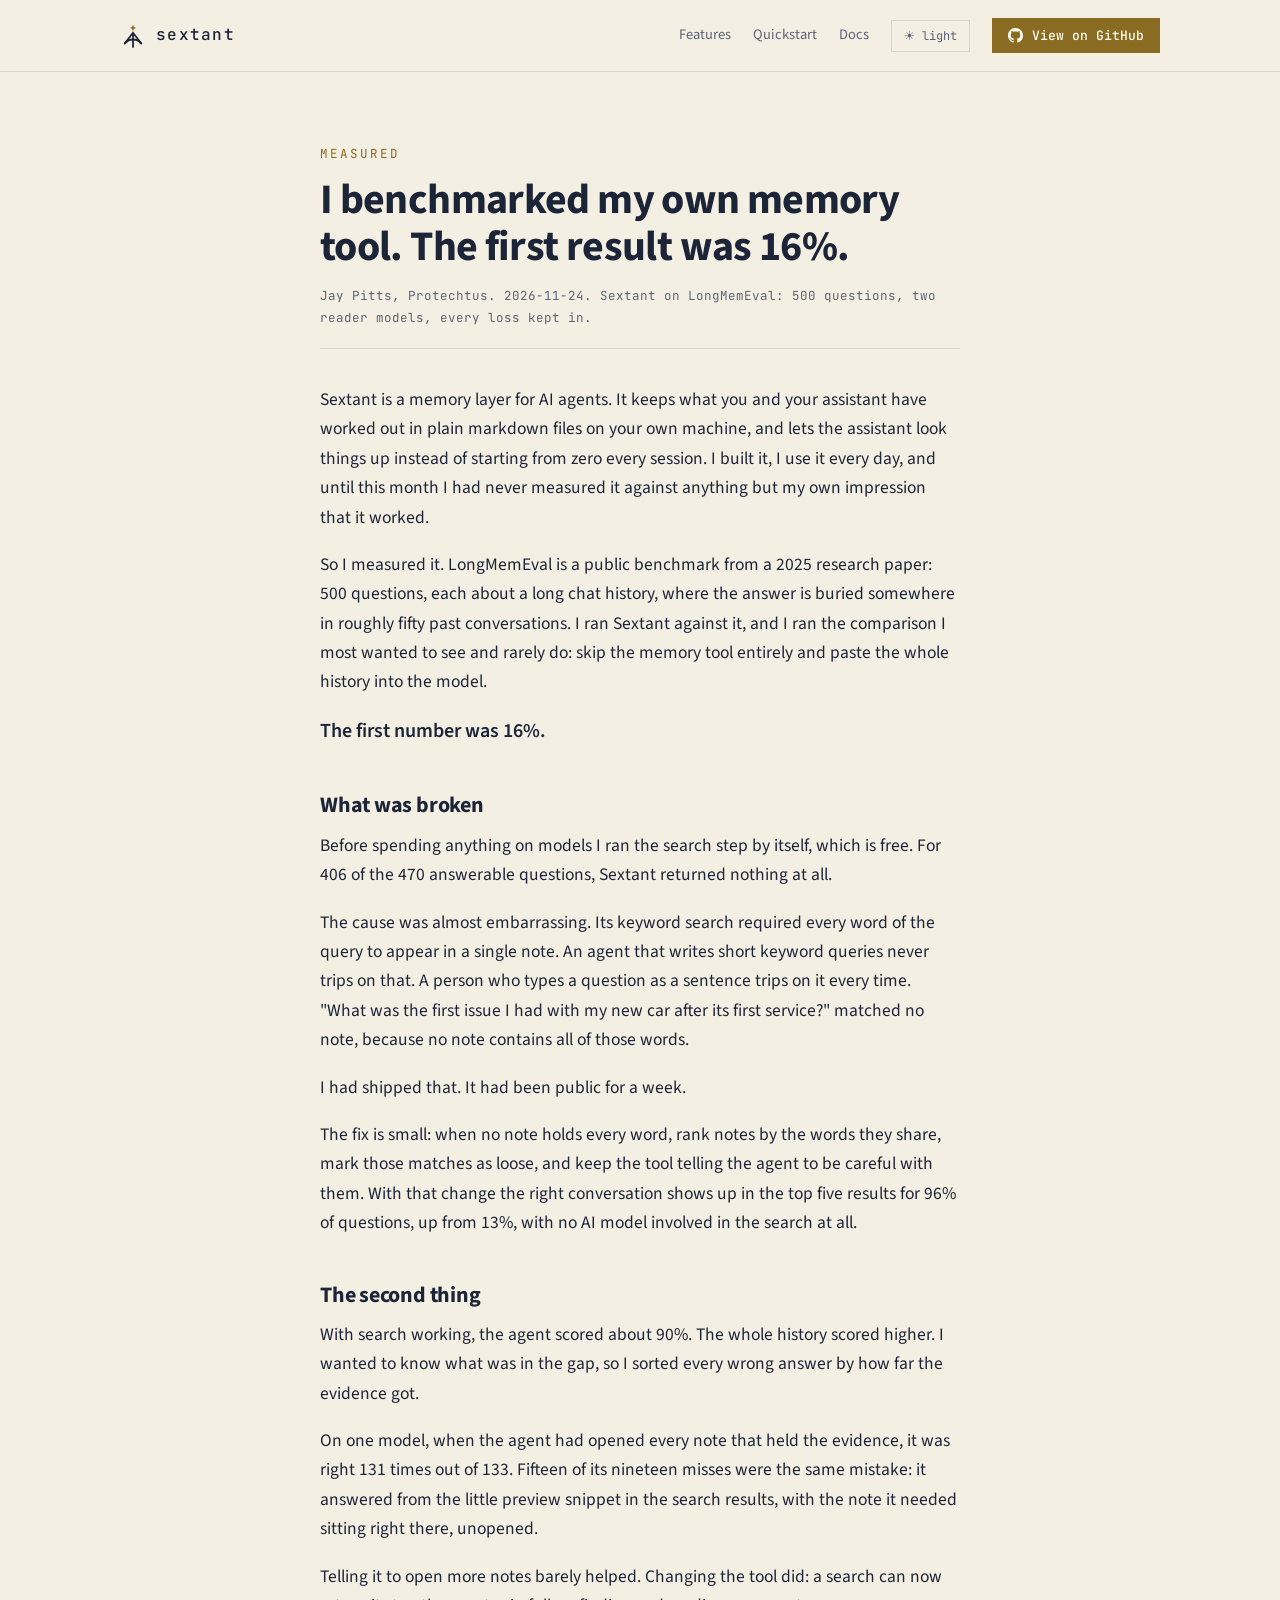
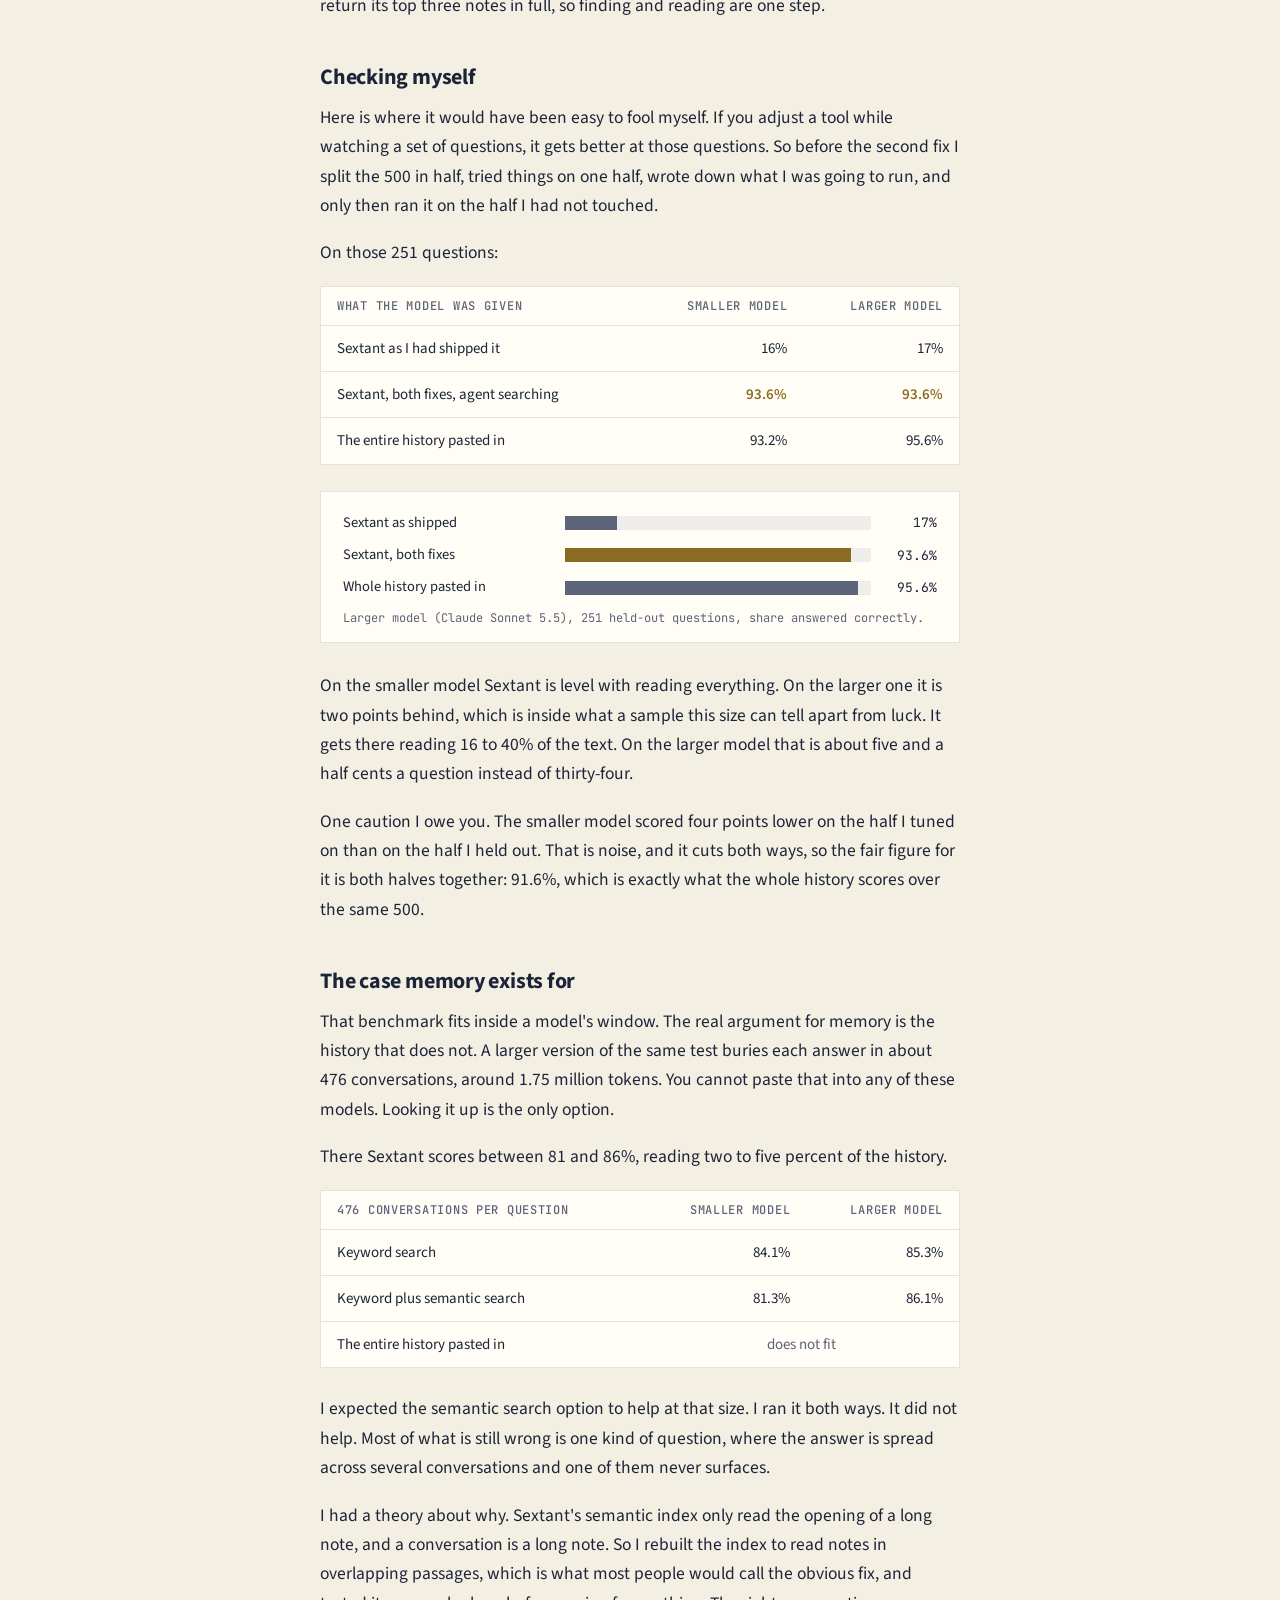
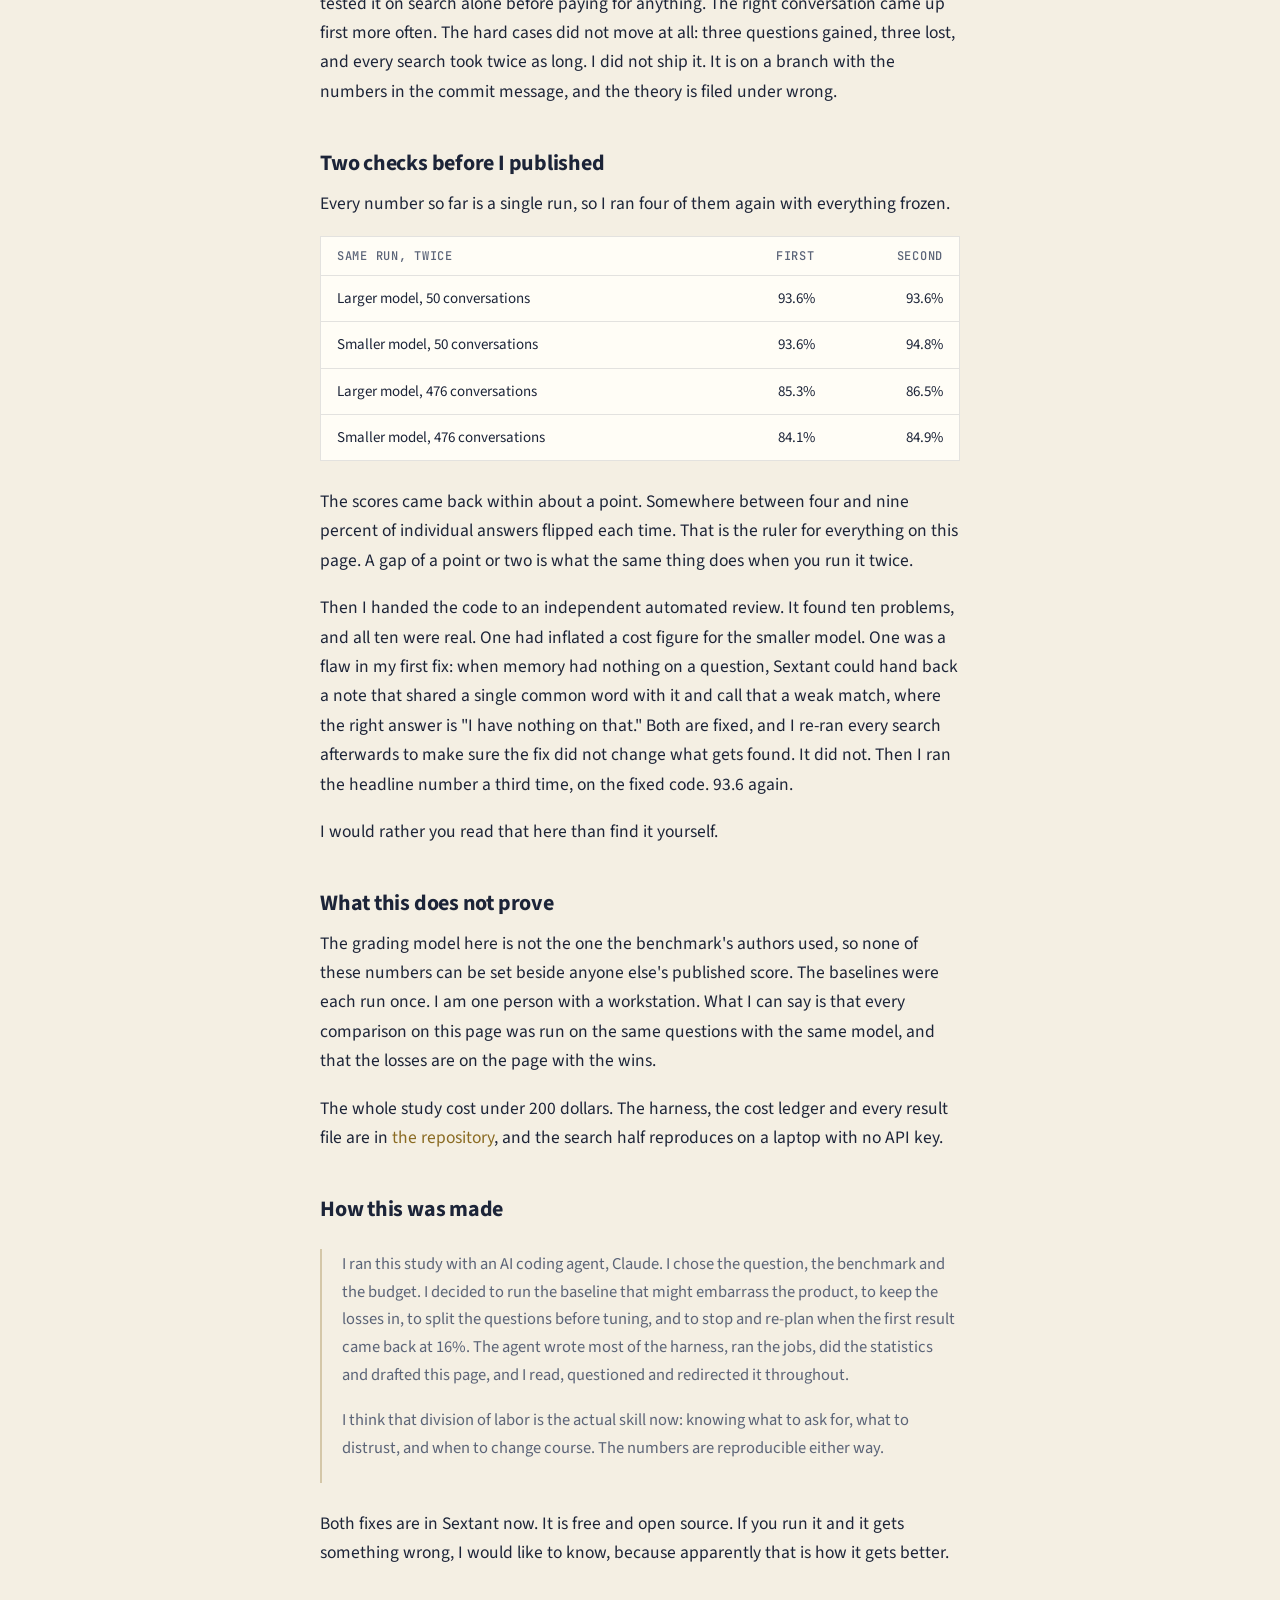
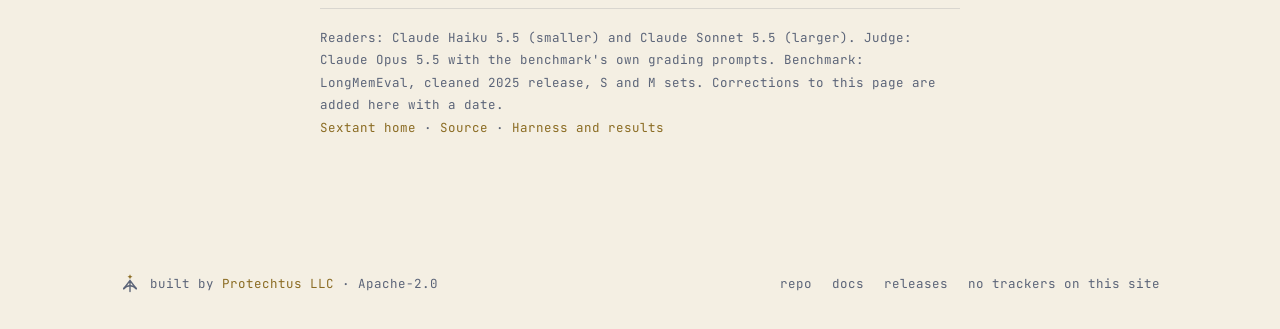
==== longmemeval/index.html @ a163072e "LongMemEval article page (held on this branch until Jay has reviewed; not pushed) Co-Authored-By: Cl" ====
<!doctype html>
<html lang="en">
<head>
<meta charset="utf-8">
<meta name="viewport" content="width=device-width,initial-scale=1">
<title>I benchmarked my own memory tool. The first result was 16%. | Sextant</title>
<meta name="description" content="Sextant measured on LongMemEval against pasting in the whole history: two defects found, two fixes, held-out results, and where it still loses.">
<meta name="theme-color" content="#0A0F1C">
<script>(function(){var t;try{t=localStorage.getItem('sextant-theme')}catch(e){}if(!t)t=matchMedia('(prefers-color-scheme: light)').matches?'light':'dark';document.documentElement.dataset.theme=t})()</script>
<link rel="preload" href="../assets/fonts/source-sans-3-400.woff2" as="font" type="font/woff2" crossorigin>
<link rel="preload" href="../assets/fonts/source-sans-3-700.woff2" as="font" type="font/woff2" crossorigin>
<link rel="stylesheet" href="../assets/site.css">
<link rel="icon" href="../favicon.ico" sizes="any">
<link rel="icon" href="../brand/favicon/favicon.svg" type="image/svg+xml">
<link rel="apple-touch-icon" href="../brand/favicon/apple-touch-icon.png">
<link rel="manifest" href="../site.webmanifest">
<link rel="canonical" href="https://usesextant.com/longmemeval/">
<meta property="og:type" content="article">
<meta property="og:site_name" content="Sextant">
<meta property="og:title" content="I benchmarked my own memory tool. The first result was 16%.">
<meta property="og:description" content="Sextant measured on LongMemEval against pasting in the whole history: two defects found, two fixes, held-out results, and where it still loses.">
<meta property="og:url" content="https://usesextant.com/longmemeval/">
<meta property="og:image" content="https://usesextant.com/brand/social/og-image-1200x630.png">
<meta name="twitter:card" content="summary_large_image">
<script type="application/ld+json">{"@context":"https://schema.org","@type":"TechArticle","headline":"I benchmarked my own memory tool. The first result was 16%.","datePublished":"2026-11-24","author":{"@type":"Person","@id":"https://pittsjay.com/#person","name":"Jay Pitts","url":"https://pittsjay.com/"},"publisher":{"@type":"Organization","@id":"https://protechtus.com/#org","name":"Protechtus LLC"},"mainEntityOfPage":"https://usesextant.com/longmemeval/","about":"LongMemEval benchmark results for Sextant"}</script>
<style>
.article{max-width:720px;margin:0 auto;padding:clamp(40px,7vw,72px) var(--pad) 80px}
.article h1{font-size:clamp(30px,4.2vw,42px);margin:14px 0 14px}
.article .byline{font:12.5px/1.7 var(--mono);color:var(--muted);margin:0 0 36px;padding-bottom:20px;border-bottom:1px solid var(--hair)}
.article h2{font-size:22px;margin:44px 0 12px}
.article p{margin:0 0 18px;font-size:17.5px;line-height:1.68;text-wrap:pretty}
.article p.one{font-size:20px;font-weight:600}
.article .tw{overflow-x:auto;margin:8px 0 26px;border:1px solid var(--hair);background:var(--panel)}
.article table{border-collapse:collapse;width:100%;font-size:15px;min-width:460px}
.article th,.article td{padding:11px 16px;text-align:right;border-bottom:1px solid var(--hair);font-variant-numeric:tabular-nums}
.article th:first-child,.article td:first-child{text-align:left}
.article th{font:500 12px var(--mono);letter-spacing:.06em;color:var(--muted);text-transform:uppercase}
.article tr:last-child td{border-bottom:0}
.article td.hi{color:var(--brass);font-weight:600}
.bars{margin:8px 0 28px;border:1px solid var(--hair);background:var(--panel);padding:20px 22px 14px}
.bars .row{display:grid;grid-template-columns:minmax(120px,210px) 1fr 54px;gap:12px;align-items:center;margin-bottom:10px;font-size:14.5px}
.bars .track{height:14px;background:var(--grid)}
.bars .fill{height:100%;background:var(--muted)}
.bars .fill.s{background:var(--brass)}
.bars .v{font:13px var(--mono);text-align:right}
.bars .cap{font:12px/1.6 var(--mono);color:var(--muted);margin:10px 0 0}
.article .made{border-left:2px solid var(--line);padding:2px 0 2px 20px;margin:26px 0}
.article .made p{font-size:16.5px;color:var(--muted)}
.article .foot{font:12.5px/1.8 var(--mono);color:var(--muted);border-top:1px solid var(--hair);padding-top:18px;margin-top:40px}
@media (max-width:520px){.bars .row{grid-template-columns:1fr 54px}.bars .row span:first-child{grid-column:1/-1}}
</style>
</head>
<body>
<a class="skip" href="#main">Skip to content</a>
<nav class="top" aria-label="Primary"><div class="wrap">
<a class="brand" href="../" aria-label="Sextant home"><svg width="26" height="26" viewBox="0 0 32 32" aria-hidden="true"><path d="M16 2 L17.2 4.8 L20 6 L17.2 7.2 L16 10 L14.8 7.2 L12 6 L14.8 4.8 Z" fill="var(--brass)"/><path d="M16 12 L6 25 M16 12 L26 25 M16 12 L16 29.5" stroke="currentColor" stroke-width="2.2" fill="none" stroke-linecap="round" stroke-linejoin="round"/><path d="M6 25 A13 13 0 0 1 26 25" stroke="currentColor" stroke-width="2.6" fill="none" stroke-linecap="round"/></svg><span>sextant</span></a>
<div class="nav-links"><a href="../#features">Features</a><a href="../#quickstart">Quickstart</a><a href="https://github.com/protechtus/sextant/tree/main/docs">Docs</a><button class="ghost" id="theme" type="button">☾ dark</button><a class="btn sm" href="https://github.com/protechtus/sextant"><svg width="15" height="15" viewBox="0 0 16 16" fill="currentColor" aria-hidden="true"><path d="M8 0C3.58 0 0 3.58 0 8c0 3.54 2.29 6.53 5.47 7.59.4.07.55-.17.55-.38 0-.19-.01-.82-.01-1.49-2.01.37-2.53-.49-2.69-.94-.09-.23-.48-.94-.82-1.13-.28-.15-.68-.52-.01-.53.63-.01 1.08.58 1.23.82.72 1.21 1.87.87 2.33.66.07-.52.28-.87.51-1.07-1.78-.2-3.640-.89-3.64-3.95 0-.87.31-1.59.82-2.15-.08-.2-.36-1.02.08-2.12 0 0 .67-.21 2.2.82.64-.18 1.32-.27 2-.27s1.36.09 2 .27c1.53-1.04 2.2-.82 2.2-.82.44 1.1.16 1.92.08 2.12.51.56.82 1.27.82 2.15 0 3.070-1.87 3.75-3.65 3.95.29.25.54.73.54 1.48 0 1.07-.01 1.93-.01 2.2 0 .21.15.46.55.38A8.01 8.01 0 0 0 16 8c0-4.42-3.58-8-8-8z"/></svg> View on GitHub</a></div>
</div></nav>
<main id="main">

<article class="article">
<div class="kicker">Measured</div>
<h1>I benchmarked my own memory tool. The first result was 16%.</h1>
<p class="byline">Jay Pitts, Protechtus. 2026-11-24. Sextant on LongMemEval: 500 questions, two reader models, every loss kept in.</p>

<p>Sextant is a memory layer for AI agents. It keeps what you and your assistant have worked out in plain markdown files on your own machine, and lets the assistant look things up instead of starting from zero every session. I built it, I use it every day, and until this month I had never measured it against anything but my own impression that it worked.</p>
<p>So I measured it. LongMemEval is a public benchmark from a 2025 research paper: 500 questions, each about a long chat history, where the answer is buried somewhere in roughly fifty past conversations. I ran Sextant against it, and I ran the comparison I most wanted to see and rarely do: skip the memory tool entirely and paste the whole history into the model.</p>
<p class="one">The first number was 16%.</p>

<h2>What was broken</h2>
<p>Before spending anything on models I ran the search step by itself, which is free. For 406 of the 470 answerable questions, Sextant returned nothing at all.</p>
<p>The cause was almost embarrassing. Its keyword search required every word of the query to appear in a single note. An agent that writes short keyword queries never trips on that. A person who types a question as a sentence trips on it every time. "What was the first issue I had with my new car after its first service?" matched no note, because no note contains all of those words.</p>
<p>I had shipped that. It had been public for a week.</p>
<p>The fix is small: when no note holds every word, rank notes by the words they share, mark those matches as loose, and keep the tool telling the agent to be careful with them. With that change the right conversation shows up in the top five results for 96% of questions, up from 13%, with no AI model involved in the search at all.</p>

<h2>The second thing</h2>
<p>With search working, the agent scored about 90%. The whole history scored higher. I wanted to know what was in the gap, so I sorted every wrong answer by how far the evidence got.</p>
<p>On one model, when the agent had opened every note that held the evidence, it was right 131 times out of 133. Fifteen of its nineteen misses were the same mistake: it answered from the little preview snippet in the search results, with the note it needed sitting right there, unopened.</p>
<p>Telling it to open more notes barely helped. Changing the tool did: a search can now return its top three notes in full, so finding and reading are one step.</p>

<h2>Checking myself</h2>
<p>Here is where it would have been easy to fool myself. If you adjust a tool while watching a set of questions, it gets better at those questions. So before the second fix I split the 500 in half, tried things on one half, wrote down what I was going to run, and only then ran it on the half I had not touched.</p>
<p>On those 251 questions:</p>
<div class="tw"><table>
<thead><tr><th>What the model was given</th><th>Smaller model</th><th>Larger model</th></tr></thead>
<tbody>
<tr><td>Sextant as I had shipped it</td><td>16%</td><td>17%</td></tr>
<tr><td>Sextant, both fixes, agent searching</td><td class="hi">93.6%</td><td class="hi">93.6%</td></tr>
<tr><td>The entire history pasted in</td><td>93.2%</td><td>95.6%</td></tr>
</tbody></table></div>
<div class="bars" role="img" aria-label="Larger model, 251 held-out questions: Sextant as shipped 17 percent, Sextant with both fixes 93.6 percent, whole history 95.6 percent">
<div class="row"><span>Sextant as shipped</span><div class="track"><div class="fill" style="width:17%"></div></div><span class="v">17%</span></div>
<div class="row"><span>Sextant, both fixes</span><div class="track"><div class="fill s" style="width:93.6%"></div></div><span class="v">93.6%</span></div>
<div class="row"><span>Whole history pasted in</span><div class="track"><div class="fill" style="width:95.6%"></div></div><span class="v">95.6%</span></div>
<p class="cap">Larger model (Claude Sonnet 5.5), 251 held-out questions, share answered correctly.</p>
</div>
<p>On the smaller model Sextant is level with reading everything. On the larger one it is two points behind, which is inside what a sample this size can tell apart from luck. It gets there reading 16 to 40% of the text. On the larger model that is about five and a half cents a question instead of thirty-four.</p>
<p>One caution I owe you. The smaller model scored four points lower on the half I tuned on than on the half I held out. That is noise, and it cuts both ways, so the fair figure for it is both halves together: 91.6%, which is exactly what the whole history scores over the same 500.</p>

<h2>The case memory exists for</h2>
<p>That benchmark fits inside a model's window. The real argument for memory is the history that does not. A larger version of the same test buries each answer in about 476 conversations, around 1.75 million tokens. You cannot paste that into any of these models. Looking it up is the only option.</p>
<p>There Sextant scores between 81 and 86%, reading two to five percent of the history.</p>
<div class="tw"><table>
<thead><tr><th>476 conversations per question</th><th>Smaller model</th><th>Larger model</th></tr></thead>
<tbody>
<tr><td>Keyword search</td><td>84.1%</td><td>85.3%</td></tr>
<tr><td>Keyword plus semantic search</td><td>81.3%</td><td>86.1%</td></tr>
<tr><td>The entire history pasted in</td><td colspan="2" style="text-align:center;color:var(--muted)">does not fit</td></tr>
</tbody></table></div>
<p>I expected the semantic search option to help at that size. I ran it both ways. It did not help. Most of what is still wrong is one kind of question, where the answer is spread across several conversations and one of them never surfaces.</p>
<p>I had a theory about why. Sextant's semantic index only read the opening of a long note, and a conversation is a long note. So I rebuilt the index to read notes in overlapping passages, which is what most people would call the obvious fix, and tested it on search alone before paying for anything. The right conversation came up first more often. The hard cases did not move at all: three questions gained, three lost, and every search took twice as long. I did not ship it. It is on a branch with the numbers in the commit message, and the theory is filed under wrong.</p>

<h2>Two checks before I published</h2>
<p>Every number so far is a single run, so I ran four of them again with everything frozen.</p>
<div class="tw"><table>
<thead><tr><th>Same run, twice</th><th>First</th><th>Second</th></tr></thead>
<tbody>
<tr><td>Larger model, 50 conversations</td><td>93.6%</td><td>93.6%</td></tr>
<tr><td>Smaller model, 50 conversations</td><td>93.6%</td><td>94.8%</td></tr>
<tr><td>Larger model, 476 conversations</td><td>85.3%</td><td>86.5%</td></tr>
<tr><td>Smaller model, 476 conversations</td><td>84.1%</td><td>84.9%</td></tr>
</tbody></table></div>
<p>The scores came back within about a point. Somewhere between four and nine percent of individual answers flipped each time. That is the ruler for everything on this page. A gap of a point or two is what the same thing does when you run it twice.</p>
<p>Then I handed the code to an independent automated review. It found ten problems, and all ten were real. One had inflated a cost figure for the smaller model. One was a flaw in my first fix: when memory had nothing on a question, Sextant could hand back a note that shared a single common word with it and call that a weak match, where the right answer is "I have nothing on that." Both are fixed, and I re-ran every search afterwards to make sure the fix did not change what gets found. It did not. Then I ran the headline number a third time, on the fixed code. 93.6 again.</p>
<p>I would rather you read that here than find it yourself.</p>

<h2>What this does not prove</h2>
<p>The grading model here is not the one the benchmark's authors used, so none of these numbers can be set beside anyone else's published score. The baselines were each run once. I am one person with a workstation. What I can say is that every comparison on this page was run on the same questions with the same model, and that the losses are on the page with the wins.</p>
<p>The whole study cost under 200 dollars. The harness, the cost ledger and every result file are in <a href="https://github.com/protechtus/sextant/tree/main/benchmarks/longmemeval">the repository</a>, and the search half reproduces on a laptop with no API key.</p>

<h2>How this was made</h2>
<div class="made">
<p>I ran this study with an AI coding agent, Claude. I chose the question, the benchmark and the budget. I decided to run the baseline that might embarrass the product, to keep the losses in, to split the questions before tuning, and to stop and re-plan when the first result came back at 16%. The agent wrote most of the harness, ran the jobs, did the statistics and drafted this page, and I read, questioned and redirected it throughout.</p>
<p>I think that division of labor is the actual skill now: knowing what to ask for, what to distrust, and when to change course. The numbers are reproducible either way.</p>
</div>

<p>Both fixes are in Sextant now. It is free and open source. If you run it and it gets something wrong, I would like to know, because apparently that is how it gets better.</p>

<p class="foot">Readers: Claude Haiku 5.5 (smaller) and Claude Sonnet 5.5 (larger). Judge: Claude Opus 5.5 with the benchmark's own grading prompts. Benchmark: LongMemEval, cleaned 2025 release, S and M sets. Corrections to this page are added here with a date.<br><a href="../">Sextant home</a> · <a href="https://github.com/protechtus/sextant">Source</a> · <a href="https://github.com/protechtus/sextant/tree/main/benchmarks/longmemeval">Harness and results</a></p>
</article>

</main>
<footer><div class="wrap"><div class="l"><svg width="20" height="20" viewBox="0 0 32 32" aria-hidden="true" style="color:var(--muted)"><path d="M16 2 L17.2 4.8 L20 6 L17.2 7.2 L16 10 L14.8 7.2 L12 6 L14.8 4.8 Z" fill="var(--brass)"/><path d="M16 12 L6 25 M16 12 L26 25 M16 12 L16 29.5" stroke="currentColor" stroke-width="2.2" fill="none" stroke-linecap="round" stroke-linejoin="round"/><path d="M6 25 A13 13 0 0 1 26 25" stroke="currentColor" stroke-width="2.6" fill="none" stroke-linecap="round"/></svg><span>built by <a href="https://protechtus.com">Protechtus LLC</a> · Apache-2.0</span></div><div class="r"><a href="https://github.com/protechtus/sextant">repo</a><a href="https://github.com/protechtus/sextant/tree/main/docs">docs</a><a href="https://github.com/protechtus/sextant/releases">releases</a><span>no trackers on this site</span></div></div></footer>
<script src="../assets/site.js"></script>
</body>
</html>
---- assets/site.css ----
@font-face{font-family:'JetBrains Mono';font-style:normal;font-weight:400;font-display:swap;src:url(fonts/jetbrains-mono-400.woff2) format('woff2');unicode-range:U+0000-00FF, U+0131, U+0152-0153, U+02BB-02BC, U+02C6, U+02DA, U+02DC, U+0304, U+0308, U+0329, U+2000-206F, U+20AC, U+2122, U+2191, U+2193, U+2212, U+2215, U+FEFF, U+FFFD;}
@font-face{font-family:'JetBrains Mono';font-style:normal;font-weight:500;font-display:swap;src:url(fonts/jetbrains-mono-500.woff2) format('woff2');unicode-range:U+0000-00FF, U+0131, U+0152-0153, U+02BB-02BC, U+02C6, U+02DA, U+02DC, U+0304, U+0308, U+0329, U+2000-206F, U+20AC, U+2122, U+2191, U+2193, U+2212, U+2215, U+FEFF, U+FFFD;}
@font-face{font-family:'JetBrains Mono';font-style:normal;font-weight:700;font-display:swap;src:url(fonts/jetbrains-mono-700.woff2) format('woff2');unicode-range:U+0000-00FF, U+0131, U+0152-0153, U+02BB-02BC, U+02C6, U+02DA, U+02DC, U+0304, U+0308, U+0329, U+2000-206F, U+20AC, U+2122, U+2191, U+2193, U+2212, U+2215, U+FEFF, U+FFFD;}
@font-face{font-family:'Source Sans 3';font-style:normal;font-weight:400;font-display:swap;src:url(fonts/source-sans-3-400.woff2) format('woff2');unicode-range:U+0000-00FF, U+0131, U+0152-0153, U+02BB-02BC, U+02C6, U+02DA, U+02DC, U+0304, U+0308, U+0329, U+2000-206F, U+20AC, U+2122, U+2191, U+2193, U+2212, U+2215, U+FEFF, U+FFFD;}
@font-face{font-family:'Source Sans 3';font-style:normal;font-weight:600;font-display:swap;src:url(fonts/source-sans-3-600.woff2) format('woff2');unicode-range:U+0000-00FF, U+0131, U+0152-0153, U+02BB-02BC, U+02C6, U+02DA, U+02DC, U+0304, U+0308, U+0329, U+2000-206F, U+20AC, U+2122, U+2191, U+2193, U+2212, U+2215, U+FEFF, U+FFFD;}
@font-face{font-family:'Source Sans 3';font-style:normal;font-weight:700;font-display:swap;src:url(fonts/source-sans-3-700.woff2) format('woff2');unicode-range:U+0000-00FF, U+0131, U+0152-0153, U+02BB-02BC, U+02C6, U+02DA, U+02DC, U+0304, U+0308, U+0329, U+2000-206F, U+20AC, U+2122, U+2191, U+2193, U+2212, U+2215, U+FEFF, U+FFFD;}
:root{--bg:#0A0F1C;--panel:#0D1424;--text:#E8E2D2;--muted:#98A2B8;--brass:#C9A24B;--brass-hi:#E0B45C;--line:rgba(201,162,75,.22);--hair:rgba(232,226,210,.1);--on-brass:#0A0F1C;--green:#7FB685;--red:#C97B6B;--grid:rgba(232,226,210,.05);--mono:'JetBrains Mono',ui-monospace,SFMono-Regular,Menlo,Consolas,monospace;--sans:'Source Sans 3',system-ui,-apple-system,'Segoe UI',sans-serif;--pad:clamp(20px,4vw,40px);color-scheme:dark}
:root[data-theme=light]{--bg:#F4EFE3;--panel:#FFFDF6;--text:#1C2438;--muted:#5B6478;--brass:#8A6B22;--brass-hi:#6E5518;--line:rgba(138,107,34,.3);--hair:rgba(28,36,56,.12);--on-brass:#FFFDF6;--green:#3E7A48;--red:#A4503F;--grid:rgba(28,36,56,.07);color-scheme:light}
*,*::before,*::after{box-sizing:border-box}
html{scroll-behavior:smooth;-webkit-text-size-adjust:100%}
body{margin:0;background:var(--bg);color:var(--text);font:400 16px/1.55 var(--sans);-webkit-font-smoothing:antialiased}
a{color:var(--brass);text-decoration:none}a:hover{color:var(--brass-hi);text-decoration:underline}
:focus-visible{outline:2px solid var(--brass);outline-offset:2px}
::selection{background:rgba(201,162,75,.35)}
.skip{position:absolute;left:-999px;top:8px;background:var(--brass);color:var(--on-brass);padding:8px 14px;font-family:var(--mono);z-index:10}.skip:focus{left:8px}
.wrap{max-width:1120px;margin:0 auto;padding-inline:var(--pad)}
.mono{font-family:var(--mono)}
.kicker{font-family:var(--mono);font-size:12.5px;letter-spacing:.16em;color:var(--brass);text-transform:uppercase}
nav.top{border-bottom:1px solid var(--hair);position:relative;z-index:2}
nav.top .wrap{display:flex;align-items:center;justify-content:space-between;gap:16px 24px;padding-block:18px;flex-wrap:wrap}
.brand{display:flex;align-items:center;gap:10px;color:var(--text)}.brand:hover{text-decoration:none;color:var(--text)}
.brand span{font-family:var(--mono);font-size:16px;font-weight:500;letter-spacing:.08em}
.nav-links{display:flex;align-items:center;gap:22px;flex-wrap:wrap}
.nav-links>a:not(.btn){font-size:14.5px;color:var(--muted)}.nav-links>a:not(.btn):hover{color:var(--text)}
.btn{display:inline-flex;align-items:center;gap:9px;background:var(--brass);color:var(--on-brass);font:500 14.5px var(--mono);padding:13px 22px;border:0;cursor:pointer;transition:background .15s}
.btn:hover{background:var(--brass-hi);color:var(--on-brass);text-decoration:none}
.btn.sm{font-size:13px;padding:9px 16px}
.ghost{background:none;border:1px solid var(--hair);color:var(--muted);font:12px var(--mono);padding:7px 12px;cursor:pointer}.ghost:hover{border-color:var(--line);color:var(--text)}
.hero{position:relative;overflow:hidden}
.stars{position:absolute;inset:-60px 0 0;pointer-events:none;background-image:radial-gradient(1.2px 1.2px at 12% 30%,rgba(232,226,210,.5) 50%,transparent 51%),radial-gradient(1px 1px at 28% 68%,rgba(232,226,210,.35) 50%,transparent 51%),radial-gradient(1.4px 1.4px at 45% 22%,rgba(224,180,92,.5) 50%,transparent 51%),radial-gradient(1px 1px at 62% 55%,rgba(232,226,210,.3) 50%,transparent 51%),radial-gradient(1.2px 1.2px at 76% 18%,rgba(232,226,210,.45) 50%,transparent 51%),radial-gradient(1px 1px at 88% 72%,rgba(224,180,92,.4) 50%,transparent 51%),radial-gradient(1px 1px at 8% 85%,rgba(232,226,210,.3) 50%,transparent 51%),radial-gradient(1.3px 1.3px at 94% 40%,rgba(232,226,210,.4) 50%,transparent 51%);animation:drift 90s linear infinite alternate}
:root[data-theme=light] .stars{display:none}
@keyframes drift{to{transform:translateY(-60px)}}
@media (prefers-reduced-motion:reduce){.stars{animation:none}html{scroll-behavior:auto}}
.hero .wrap{position:relative;display:grid;grid-template-columns:repeat(auto-fit,minmax(min(100%,440px),1fr));gap:56px;align-items:center;padding-block:clamp(48px,8vw,88px) 72px}
.hero-copy{display:flex;flex-direction:column;gap:24px}
h1{margin:0;font-size:clamp(32px,4.4vw,44px);line-height:1.12;font-weight:700;letter-spacing:-.015em;text-wrap:pretty}
.lede{margin:0;font-size:18px;color:var(--muted);max-width:52ch;text-wrap:pretty}
.ctas{display:flex;align-items:center;gap:18px;flex-wrap:wrap}
.textlink{font:14.5px var(--mono);border-bottom:1px solid var(--line);padding-bottom:2px}.textlink:hover{text-decoration:none}
.proof{font:12.5px/1.9 var(--mono);color:var(--muted);border-top:1px solid var(--hair);padding-top:16px;margin:0;max-width:56ch}
.term{background:#0D1424;border:1px solid rgba(201,162,75,.25);box-shadow:0 24px 60px rgba(0,0,0,.45);color:#E8E2D2;min-width:0}
:root[data-theme=light] .term{box-shadow:0 18px 44px rgba(28,36,56,.18)}
.term-bar{display:flex;justify-content:space-between;gap:12px;padding:10px 16px;border-bottom:1px solid rgba(232,226,210,.08);font:11.5px var(--mono);letter-spacing:.06em;color:#98A2B8}.term-bar b{font-weight:400;color:#C9A24B}
.term pre{margin:0;padding:20px 22px;font:13px/1.75 var(--mono);white-space:pre-wrap;overflow-x:auto}
.t-mut{color:#98A2B8}.t-ok{color:#7FB685}.t-warn{color:#C9A24B}.t-err{color:#C97B6B}
.cursor{display:inline-block;width:8px;height:15px;background:#C9A24B;margin-left:6px;vertical-align:text-bottom;animation:blink 1.1s steps(1) infinite}
@keyframes blink{50%{opacity:0}}
section.band{border-top:1px solid var(--hair)}
section.band>.wrap{padding-block:72px}
.split{display:flex;flex-wrap:wrap;gap:20px 48px;align-items:flex-start}.split .kicker{padding-top:6px;flex:0 0 200px}
.statement{margin:0;font-size:clamp(20px,2.4vw,24px);line-height:1.5;max-width:44ch;text-wrap:pretty;flex:1 1 320px}
.statement em{font-style:normal;color:var(--brass);border-bottom:2px solid var(--line)}
.compare{margin:0;font-size:19px;line-height:1.65;max-width:60ch;text-wrap:pretty;flex:1 1 320px}
.compare span{border-bottom:2px solid var(--line)}
h2{margin:6px 0 0;font-size:clamp(25px,3vw,30px);line-height:1.2;font-weight:700;letter-spacing:-.01em}
.features{display:grid;grid-template-columns:repeat(auto-fit,minmax(min(100%,290px),1fr));gap:20px;margin-top:20px;padding:0;list-style:none}
.features li{overflow:hidden;border:1px solid var(--hair);background:var(--panel);padding:26px;display:flex;flex-direction:column;gap:12px;transition:border-color .15s}.features li:hover{border-color:var(--line)}
.features .n{font:12px var(--mono);color:var(--brass)}
.features h3{margin:0;font-size:18px;font-weight:600}
.features p{margin:0;font-size:14.5px;color:var(--muted)}
.qs{display:grid;grid-template-columns:repeat(auto-fit,minmax(min(100%,320px),1fr));gap:48px;align-items:start}
.qs-intro{display:flex;flex-direction:column;gap:14px}.qs-intro p{margin:0;color:var(--muted);font-size:15.5px}
.guides{font-size:14.5px;line-height:2;color:var(--muted)}
.tabs{display:flex}
.tab{font:13px var(--mono);padding:10px 22px;cursor:pointer;background:none;border:1px solid transparent;border-bottom:0;color:var(--muted)}
.tab[aria-selected=true]{background:#0D1424;border-color:rgba(201,162,75,.25);color:#E0B45C;margin-bottom:-1px;position:relative;z-index:1;border-bottom:1px solid #0D1424}
.panel{position:relative;background:#0D1424;border:1px solid rgba(201,162,75,.25);color:#E8E2D2}
.panel pre{margin:0;padding:22px 24px;padding-right:90px;font:13.5px/2 var(--mono);white-space:pre-wrap;word-break:break-word}
.copy{position:absolute;top:12px;right:12px;background:none;border:1px solid rgba(232,226,210,.15);color:#98A2B8;font:11.5px var(--mono);padding:5px 10px;cursor:pointer}.copy:hover{color:#E8E2D2;border-color:rgba(201,162,75,.4)}
.signup{background:var(--panel)}
.signup .wrap{display:grid;grid-template-columns:repeat(auto-fit,minmax(min(100%,340px),1fr));gap:24px 48px;align-items:center;padding-block:64px}
.signup h2{margin:0;font-size:24px}.signup p{margin:8px 0 0;color:var(--muted);font-size:15.5px}
.signup form{display:flex;flex-direction:column;gap:10px}
.row{display:flex;gap:10px;flex-wrap:wrap}
.row input{flex:1 1 220px;min-width:0;background:var(--bg);border:1px solid var(--hair);color:var(--text);font:14px var(--mono);padding:12px 14px}
.row input:focus{border-color:var(--line);outline:none}.row input:focus-visible{outline:2px solid var(--brass);outline-offset:2px}
.signup small{font-size:13px;color:var(--muted)}
footer .wrap{display:flex;align-items:center;justify-content:space-between;gap:16px 24px;flex-wrap:wrap;padding-block:36px;font:12.5px var(--mono);color:var(--muted)}
footer .l{display:flex;align-items:center;gap:10px}footer .r{display:flex;gap:20px;flex-wrap:wrap}footer .r a{color:var(--muted)}footer .r a:hover{color:var(--text)}
.sr{position:absolute;width:1px;height:1px;overflow:hidden;clip:rect(0 0 0 0);white-space:nowrap}
.plate{aspect-ratio:280/112;margin:-26px -26px 6px;border-bottom:1px solid var(--hair);background-image:linear-gradient(var(--grid) 1px,transparent 1px),linear-gradient(90deg,var(--grid) 1px,transparent 1px);background-size:20px 20px;background-position:-1px -1px}
.chart{margin:40px 0 0;border:1px solid var(--hair);background:var(--panel);padding:24px 24px 16px;display:flex;flex-direction:column;gap:12px}
.chart-scroll{overflow-x:auto}
.chart figcaption{font:12px/1.6 var(--mono);color:var(--muted)}
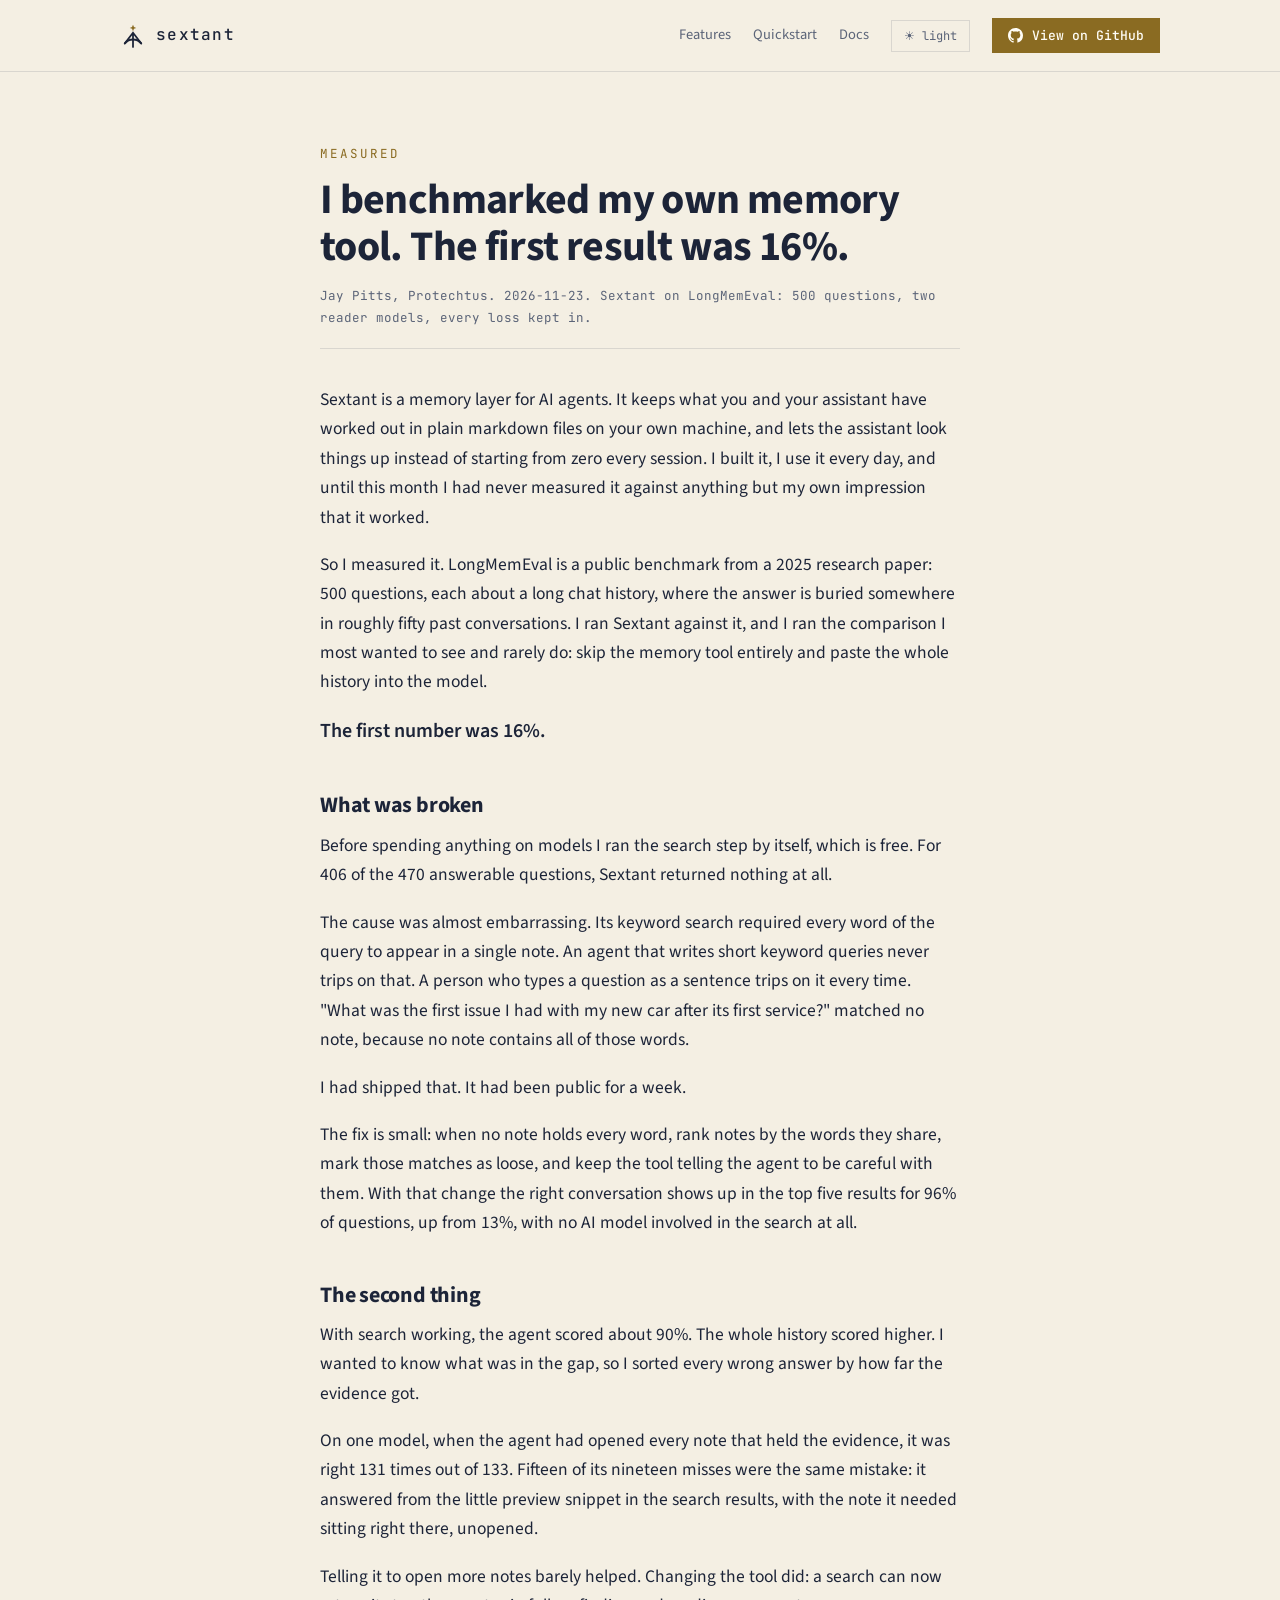
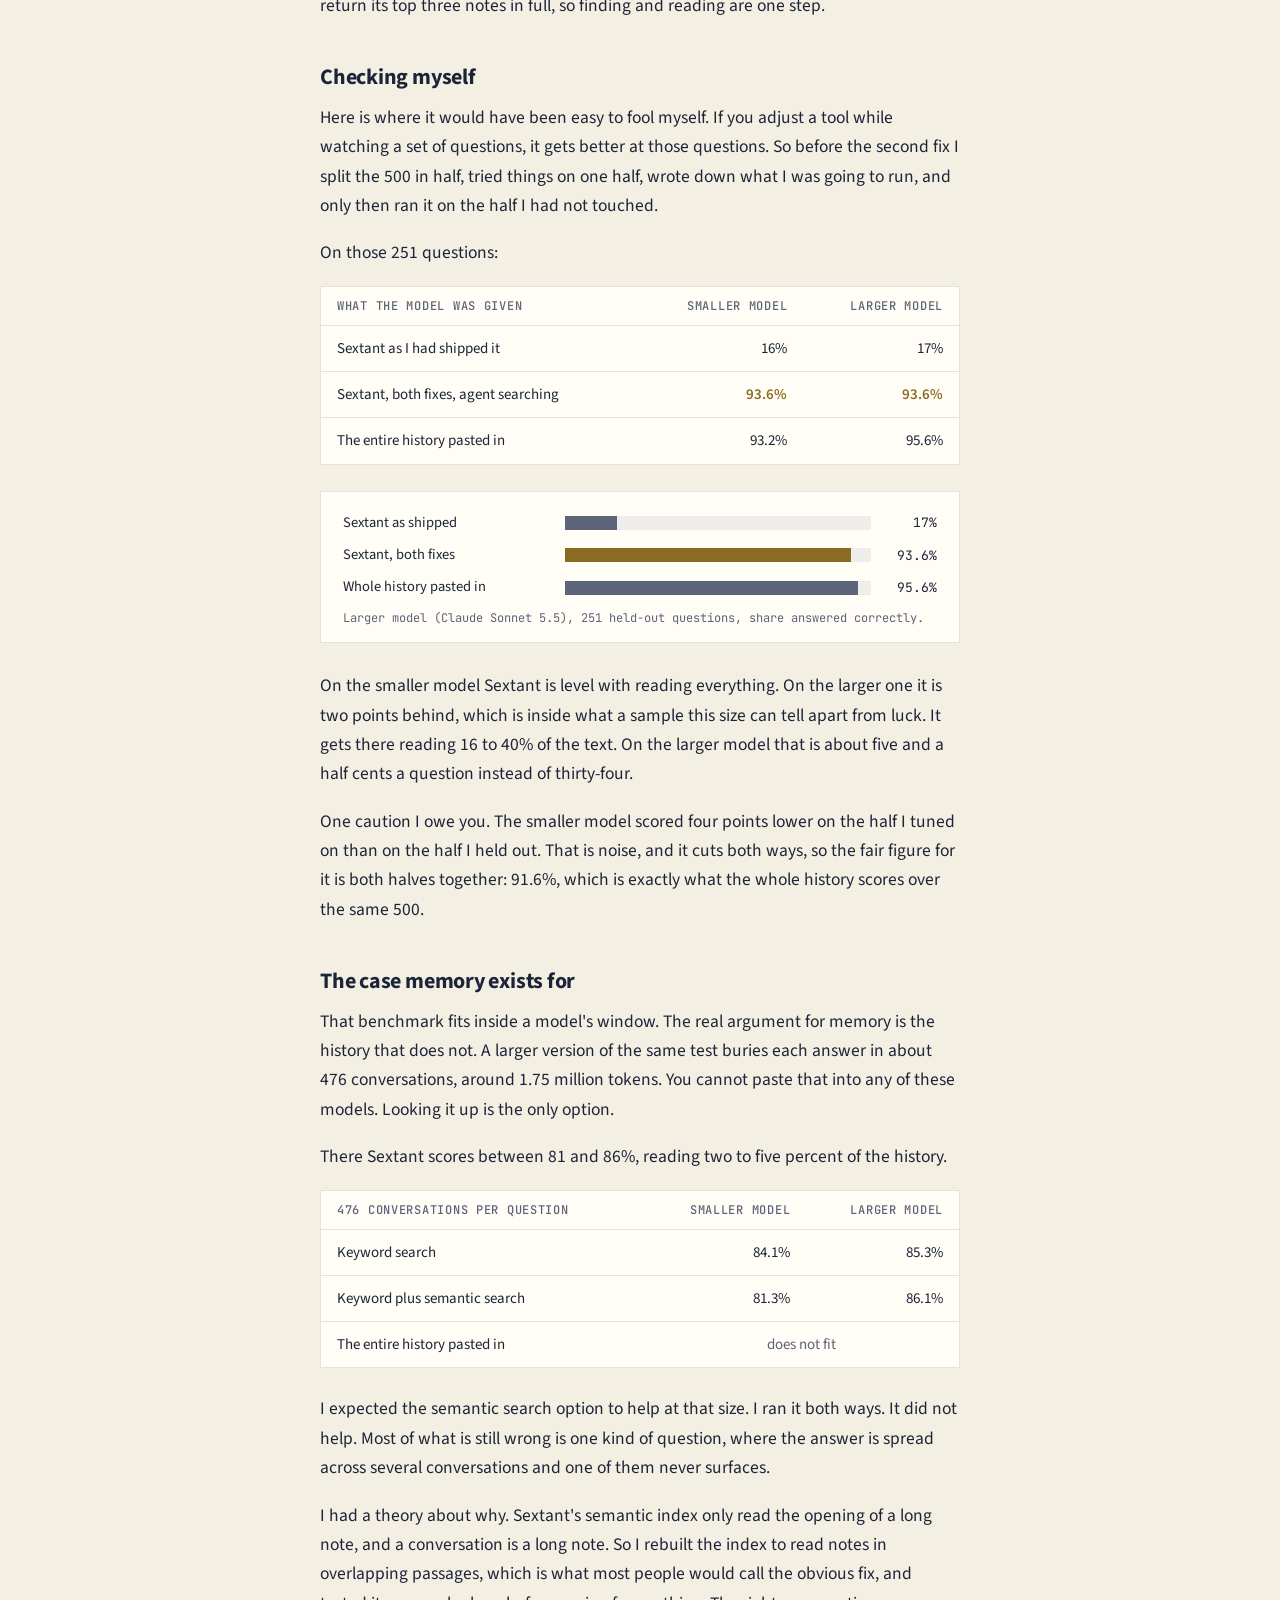
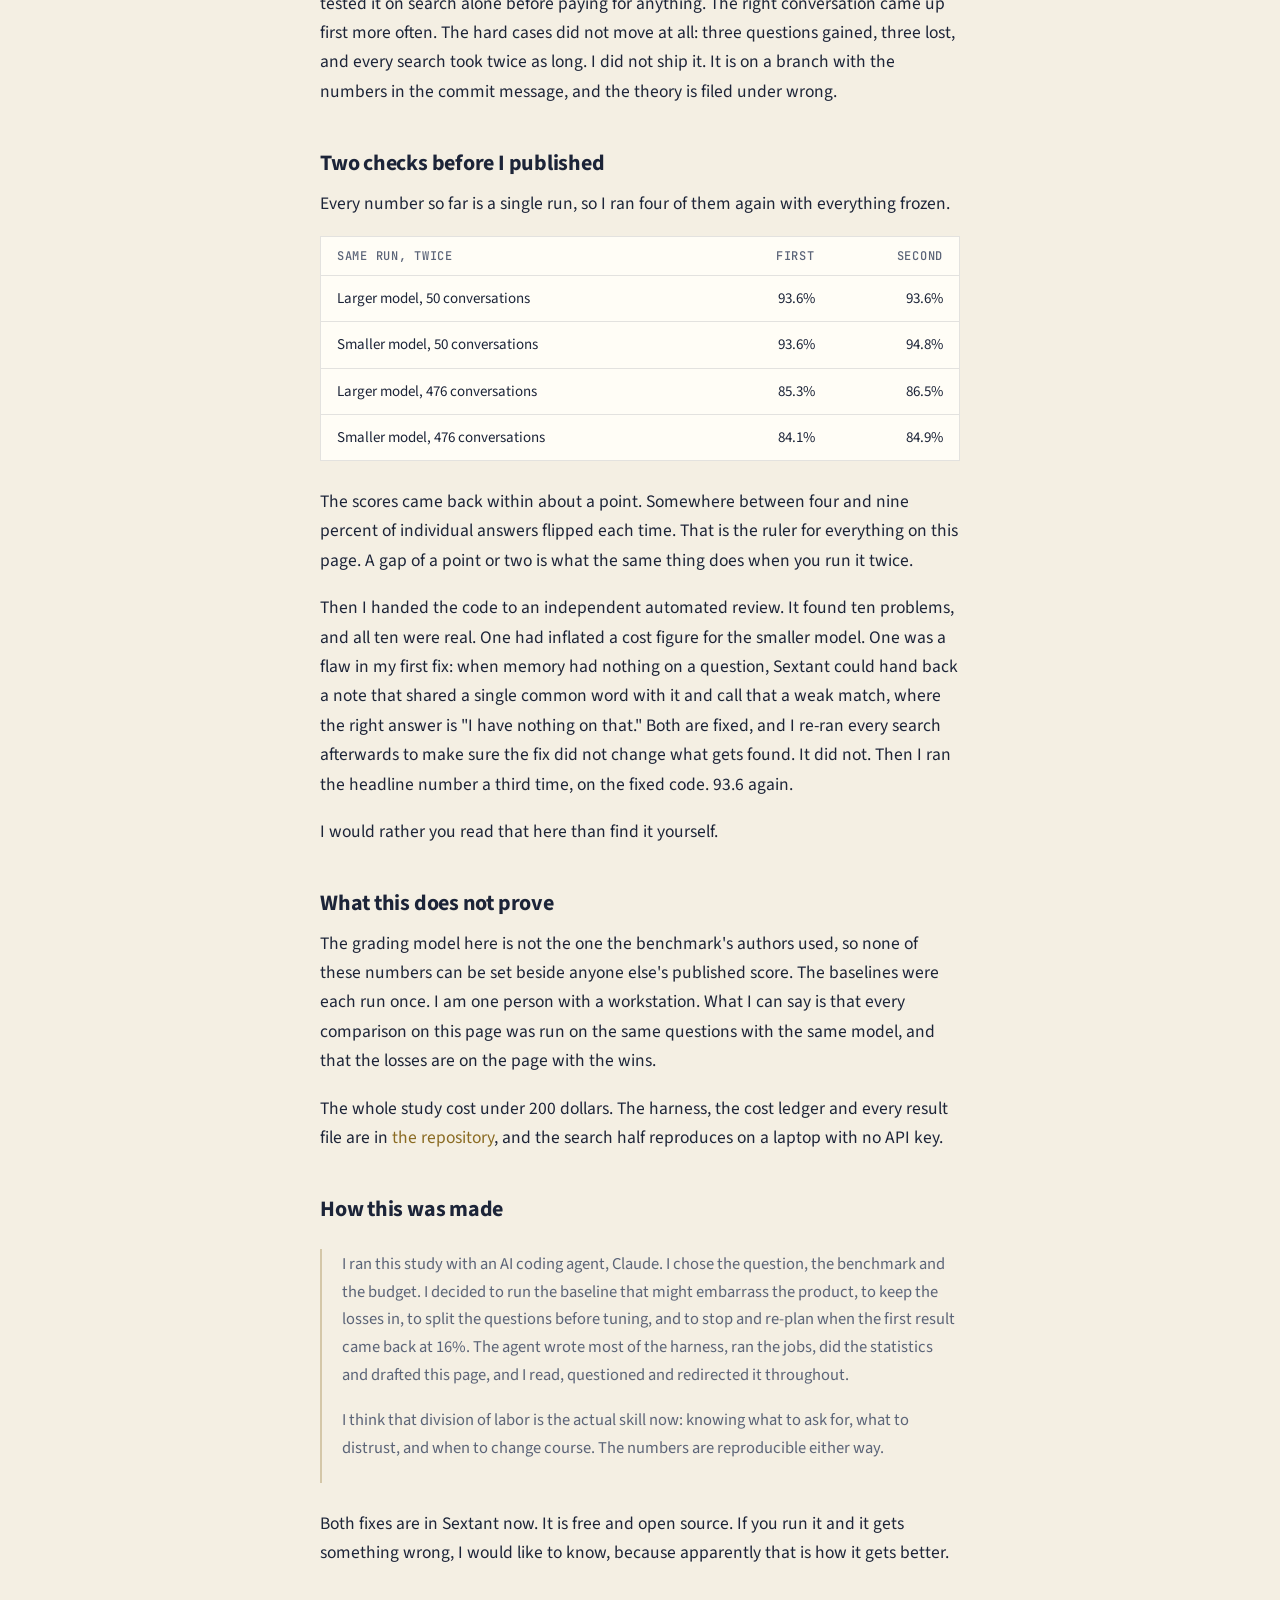
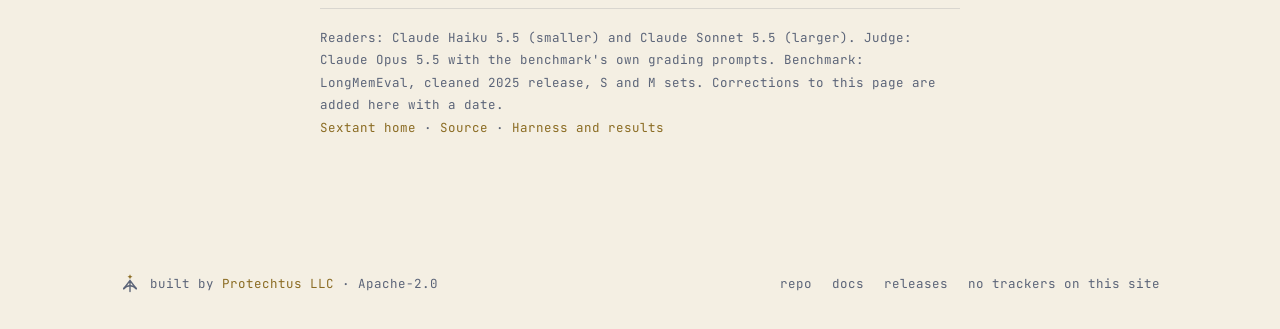
==== commit 5497403d: "LongMemEval article: dated 2026-11-23 Co-Authored-By: Claude Fable 5.2 <noreply@anthropic.com>" ====
--- a/longmemeval/index.html
+++ b/longmemeval/index.html
@@ -22,7 +22,7 @@
 <meta property="og:url" content="https://usesextant.com/longmemeval/">
 <meta property="og:image" content="https://usesextant.com/brand/social/og-image-1200x630.png">
 <meta name="twitter:card" content="summary_large_image">
-<script type="application/ld+json">{"@context":"https://schema.org","@type":"TechArticle","headline":"I benchmarked my own memory tool. The first result was 16%.","datePublished":"2026-11-24","author":{"@type":"Person","@id":"https://pittsjay.com/#person","name":"Jay Pitts","url":"https://pittsjay.com/"},"publisher":{"@type":"Organization","@id":"https://protechtus.com/#org","name":"Protechtus LLC"},"mainEntityOfPage":"https://usesextant.com/longmemeval/","about":"LongMemEval benchmark results for Sextant"}</script>
+<script type="application/ld+json">{"@context":"https://schema.org","@type":"TechArticle","headline":"I benchmarked my own memory tool. The first result was 16%.","datePublished":"2026-11-23","author":{"@type":"Person","@id":"https://pittsjay.com/#person","name":"Jay Pitts","url":"https://pittsjay.com/"},"publisher":{"@type":"Organization","@id":"https://protechtus.com/#org","name":"Protechtus LLC"},"mainEntityOfPage":"https://usesextant.com/longmemeval/","about":"LongMemEval benchmark results for Sextant"}</script>
 <style>
 .article{max-width:720px;margin:0 auto;padding:clamp(40px,7vw,72px) var(--pad) 80px}
 .article h1{font-size:clamp(30px,4.2vw,42px);margin:14px 0 14px}
@@ -61,7 +61,7 @@
 <article class="article">
 <div class="kicker">Measured</div>
 <h1>I benchmarked my own memory tool. The first result was 16%.</h1>
-<p class="byline">Jay Pitts, Protechtus. 2026-11-24. Sextant on LongMemEval: 500 questions, two reader models, every loss kept in.</p>
+<p class="byline">Jay Pitts, Protechtus. 2026-11-23. Sextant on LongMemEval: 500 questions, two reader models, every loss kept in.</p>
 
 <p>Sextant is a memory layer for AI agents. It keeps what you and your assistant have worked out in plain markdown files on your own machine, and lets the assistant look things up instead of starting from zero every session. I built it, I use it every day, and until this month I had never measured it against anything but my own impression that it worked.</p>
 <p>So I measured it. LongMemEval is a public benchmark from a 2025 research paper: 500 questions, each about a long chat history, where the answer is buried somewhere in roughly fifty past conversations. I ran Sextant against it, and I ran the comparison I most wanted to see and rarely do: skip the memory tool entirely and paste the whole history into the model.</p>
